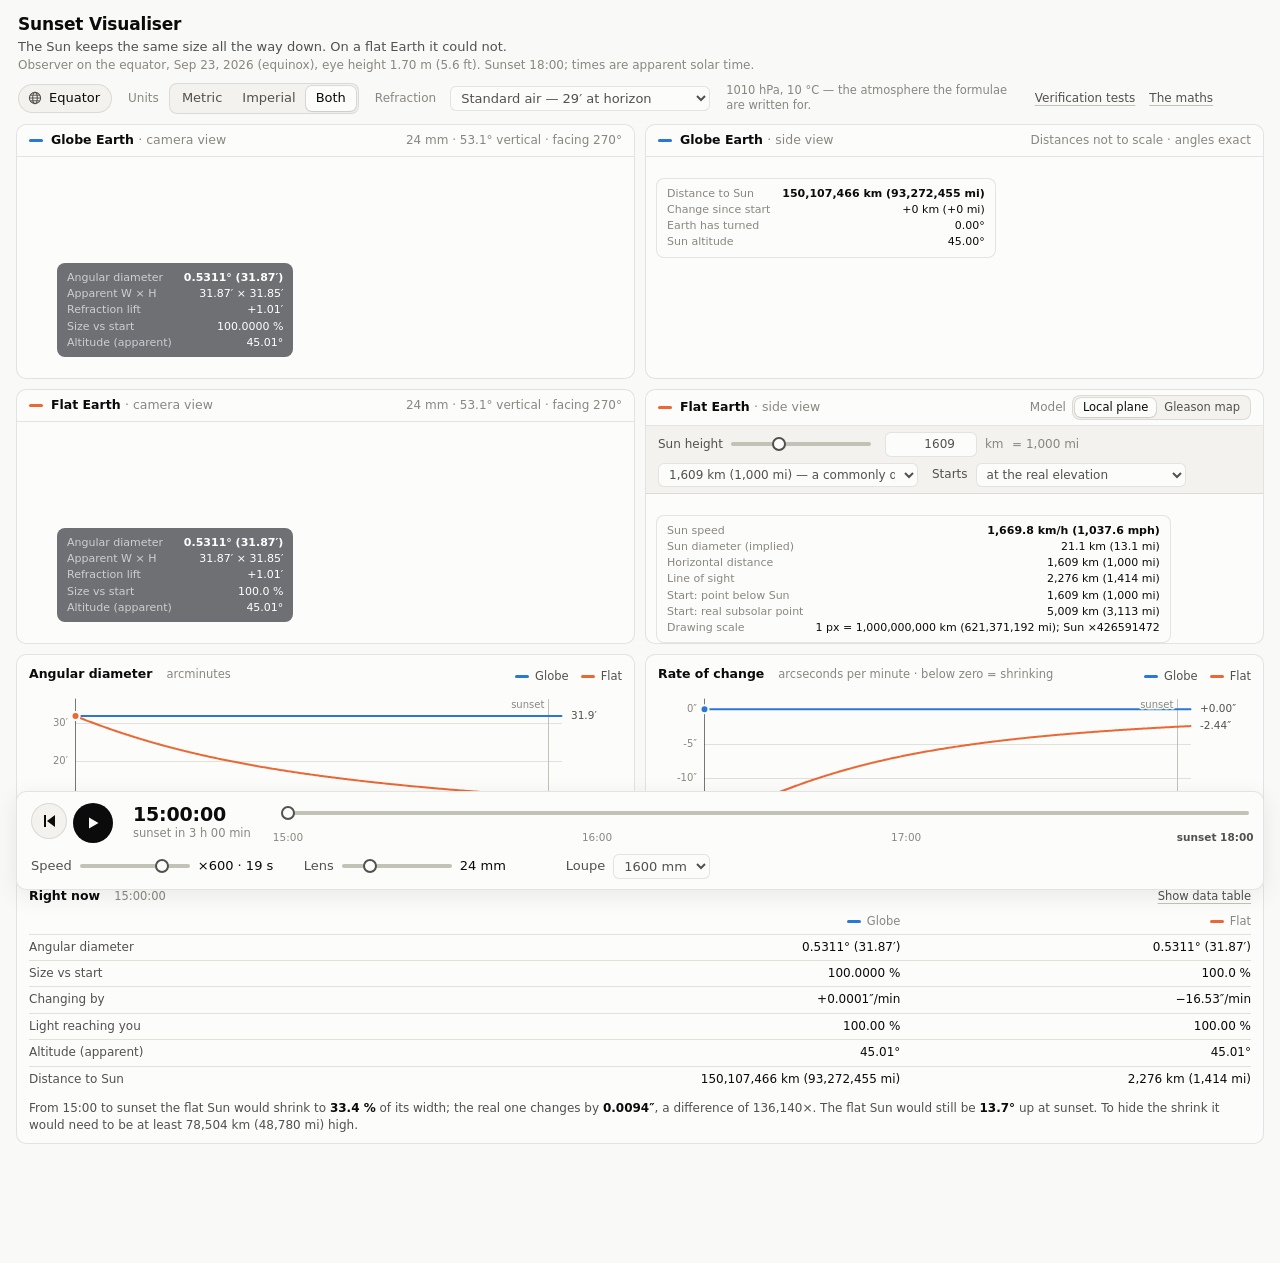
==== index.html @ a04d03fd "Hide the anchor control on the map, and give the plan view its room The "starts at the real elevatio" ====
<!doctype html>
<html lang="en">
<head>
<meta charset="utf-8">
<meta name="viewport" content="width=device-width, initial-scale=1">
<title>Sunset Visualiser</title>
<meta name="description" content="Why the Sun does not shrink as it sets, and what it would do if the Earth were flat. Every number is computed in the open and independently tested.">
<link rel="stylesheet" href="css/style.css">
</head>
<body>
<div class="app">

  <header class="topbar">
    <div class="brand">
      <h1>Sunset Visualiser</h1>
      <p>The Sun keeps the same size all the way down. On a flat Earth it could not.</p>
      <p class="scenario" id="scenario-line">&nbsp;</p>
    </div>

    <div class="globals">
      <div class="picker-wrap">
        <button type="button" class="pill" id="location-btn" aria-expanded="false" aria-controls="location-panel">
          <svg viewBox="0 0 16 16" aria-hidden="true" class="pill-icon">
            <circle cx="8" cy="8" r="6.4" fill="none" stroke="currentColor" stroke-width="1.3"/>
            <ellipse cx="8" cy="8" rx="2.6" ry="6.4" fill="none" stroke="currentColor" stroke-width="1.3"/>
            <path d="M1.8 8h12.4M2.9 4.8h10.2M2.9 11.2h10.2" stroke="currentColor" stroke-width="1.1" fill="none"/>
          </svg>
          <span id="location-label">Equator</span>
        </button>
        <div class="popover" id="location-panel" hidden>
          <h3>Where, and when?</h3>
          <canvas id="location-globe" width="240" height="240"
                  aria-label="Globe. Drag to spin it, click to choose a location."></canvas>
          <div class="fields">
            <label>Lat <input type="number" id="lat-input" min="-80" max="80" step="0.01"><span class="unit">&deg;N</span></label>
            <label>Lon <input type="number" id="lon-input" min="-180" max="180" step="0.01"><span class="unit">&deg;E</span></label>
          </div>
          <div class="presets" id="location-presets"></div>
          <div class="fields">
            <label>Date <input type="date" id="date-input" min="2020-01-01" max="2040-12-31"></label>
          </div>
          <div class="presets" id="date-presets"></div>
          <p class="hint" id="picker-note">Beyond 80&deg; of latitude the Sun barely
          climbs at an equinox and the whole window is twilight, so the picker stops
          there. Some dates have no sunset at all at high latitude; those are refused.</p>
        </div>
      </div>
      <div role="group" aria-label="Units">
        <span class="seg-label">Units</span>
        <span class="seg" id="units">
          <button type="button" data-value="metric" aria-pressed="false">Metric</button>
          <button type="button" data-value="imperial" aria-pressed="false">Imperial</button>
          <button type="button" data-value="both" aria-pressed="true">Both</button>
        </span>
      </div>
      <label class="field">
        <span class="seg-label">Refraction</span>
        <select id="refraction" aria-label="Atmospheric refraction"></select>
      </label>
      <span class="note" id="refraction-note"></span>
      <nav>
        <a href="tests.html">Verification tests</a>
        <a href="maths.html">The maths</a>
      </nav>
    </div>
  </header>

  <main class="quads">

    <!-- Top left: globe, camera -->
    <section class="quad" aria-labelledby="h-globe-camera">
      <div class="quad-head">
        <span class="key globe" aria-hidden="true"></span>
        <h2 id="h-globe-camera">Globe Earth <span class="view">· camera view</span></h2>
        <span class="meta" id="globe-camera-meta"></span>
      </div>
      <div class="stage">
        <canvas id="globe-camera" role="img" aria-label="Camera view of the sunset on a spherical Earth"></canvas>
        <dl class="readout on-photo" id="globe-camera-readout"></dl>
      </div>
    </section>

    <!-- Top right: globe, side -->
    <section class="quad" aria-labelledby="h-globe-side">
      <div class="quad-head">
        <span class="key globe" aria-hidden="true"></span>
        <h2 id="h-globe-side">Globe Earth <span class="view">· side view</span></h2>
        <span class="meta">Distances not to scale · angles exact</span>
      </div>
      <div class="stage">
        <canvas id="globe-side" role="img" aria-label="Diagram of the observer rotating on the Earth, showing the horizon line, the line to the Sun and the angle between them"></canvas>
        <dl class="readout on-diagram" id="globe-side-readout"></dl>
      </div>
    </section>

    <!-- Bottom left: flat, camera -->
    <section class="quad" aria-labelledby="h-flat-camera">
      <div class="quad-head">
        <span class="key flat" aria-hidden="true"></span>
        <h2 id="h-flat-camera">Flat Earth <span class="view">· camera view</span></h2>
        <span class="meta" id="flat-camera-meta"></span>
      </div>
      <div class="stage">
        <canvas id="flat-camera" role="img" aria-label="Camera view of the sunset if the Earth were flat"></canvas>
        <dl class="readout on-photo" id="flat-camera-readout"></dl>
      </div>
    </section>

    <!-- Bottom right: flat, side -->
    <section class="quad" aria-labelledby="h-flat-side">
      <div class="quad-head">
        <span class="key flat" aria-hidden="true"></span>
        <h2 id="h-flat-side">Flat Earth <span class="view">· side view</span></h2>
        <span class="head-controls">
          <span class="seg-label">Model</span>
          <span class="seg seg-sm" id="path">
            <button type="button" data-value="straight" aria-pressed="true" title="Local plane: the Sun recedes in a straight line at the measured speed of the subsolar point. The most charitable version.">Local plane</button>
            <button type="button" data-value="gleason" aria-pressed="false" title="The azimuthal-equidistant disc that flat-Earth maps use. The Sun circles above the pole and its whole path follows from the map.">Gleason map</button>
          </span>
        </span>
      </div>
      <div class="quad-controls">
        <label class="field">
          Sun height
          <input type="range" id="height-slider" min="0" max="1000" step="1" aria-label="Sun height, logarithmic slider">
        </label>
        <span class="field">
          <input type="number" id="height-input" min="1" step="any" aria-label="Sun height value">
          <span class="unit" id="height-unit">km</span>
          <span class="unit alt" id="height-alt"></span>
        </span>
        <label class="field">
          <select id="height-presets" aria-label="Height presets"></select>
        </label>
        <label class="field" id="anchor-field">
          Starts
          <select id="anchor" aria-label="Where the flat Sun starts">
            <option value="elevation">at the real elevation</option>
            <option value="subsolar">above the real subsolar point</option>
          </select>
        </label>
        <span class="field note" id="path-note" hidden>The map fixes where the Sun
        starts and how it travels, so there is nothing left to choose.</span>
      </div>
      <div class="stage">
        <canvas id="flat-side" role="img" aria-label="Scale diagram of the Sun moving away above a flat Earth, showing the line of sight and its angle to the ground"></canvas>
        <dl class="readout on-diagram" id="flat-side-readout"></dl>
      </div>
    </section>

  </main>

  <section class="analysis" aria-label="Analysis">

    <div class="card">
      <div class="card-head">
        <h3>Angular diameter</h3>
        <span class="sub">arcminutes</span>
        <span class="legend" aria-hidden="true">
          <span><i class="key globe"></i>Globe</span>
          <span><i class="key flat"></i>Flat</span>
        </span>
      </div>
      <div class="chart" id="chart-size">
        <canvas role="img" aria-label="Chart of angular diameter against time for both models"></canvas>
      </div>
    </div>

    <div class="card">
      <div class="card-head">
        <h3>Rate of change</h3>
        <span class="sub">arcseconds per minute · below zero = shrinking</span>
        <span class="legend" aria-hidden="true">
          <span><i class="key globe"></i>Globe</span>
          <span><i class="key flat"></i>Flat</span>
        </span>
      </div>
      <div class="chart" id="chart-rate">
        <canvas role="img" aria-label="Chart of the rate of change of angular diameter against time for both models"></canvas>
      </div>
    </div>

    <div class="card compare-card">
      <div class="card-head">
        <h3>Right now</h3>
        <span class="sub" id="compare-time"></span>
        <button type="button" class="link-btn" id="table-toggle" aria-expanded="false" style="margin-left:auto">Show data table</button>
      </div>
      <div id="compare-view">
        <table class="compare" id="compare">
          <thead>
            <tr>
              <th scope="col"></th>
              <th scope="col"><i class="key globe"></i>Globe</th>
              <th scope="col"><i class="key flat"></i>Flat</th>
            </tr>
          </thead>
          <tbody></tbody>
        </table>
        <p class="verdict" id="verdict"></p>
      </div>
      <div class="table-view" id="table-view" hidden></div>
    </div>

  </section>

  <footer class="transport" aria-label="Playback">
    <div class="buttons">
      <button type="button" class="icon-btn" id="restart" aria-label="Restart" title="Restart (Home)">
        <svg viewBox="0 0 16 16" aria-hidden="true"><path fill="currentColor" d="M3 2h2v12H3zM14 2v12L6 8z"/></svg>
      </button>
      <button type="button" class="icon-btn primary" id="play" aria-label="Play" title="Play / pause (Space)">
        <svg viewBox="0 0 16 16" aria-hidden="true" id="play-icon"><path fill="currentColor" d="M4 2.5v11l9.5-5.5z"/></svg>
      </button>
    </div>

    <div class="clock" aria-live="off">
      <div class="time" id="clock-time">15:00:00</div>
      <div class="rel" id="clock-rel">apparent solar time</div>
    </div>

    <div class="scrub">
      <input type="range" id="scrub" min="0" max="1" step="1" value="0" aria-label="Time">
      <div class="scrub-ticks" id="scrub-ticks" aria-hidden="true"></div>
    </div>

    <div class="settings">
      <label class="field">
        Speed
        <input type="range" id="speed" min="0" max="1000" step="1" aria-label="Playback speed">
        <span class="value" id="speed-value"></span>
      </label>
      <label class="field">
        Lens
        <input type="range" id="focal" min="0" max="1" step="1" aria-label="Camera focal length">
        <span class="value" id="focal-value"></span>
      </label>
      <label class="field">
        Loupe
        <select id="loupe" aria-label="Loupe focal length">
          <option value="400">400 mm</option>
          <option value="800" selected>800 mm</option>
          <option value="1600">1600 mm</option>
        </select>
      </label>
    </div>
  </footer>

</div>

<script type="module" src="js/main.js"></script>
</body>
</html>
---- css/style.css ----
/*
 * Sunset Visualiser -- styles.
 *
 * Colour roles follow a validated data-viz palette: series 1 (blue) is the
 * globe model and series 2 (orange) the flat model, everywhere on the page.
 * Both pairs pass colour-vision-deficiency separation checks in light and dark
 * mode. Canvas drawing reads these same custom properties, so the diagrams and
 * charts follow the theme; the two camera views are photographic and do not.
 */

:root {
  color-scheme: light;
  --page: #f9f9f7;
  --surface: #fcfcfb;
  --surface-2: #f3f2ee;
  --ink: #0b0b0b;
  --ink-2: #52514e;
  --muted: #898781;
  --grid: #e1e0d9;
  --axis: #c3c2b7;
  --hairline: rgba(11, 11, 11, 0.10);

  --globe: #2a78d6;
  --flat: #eb6834;

  --sun: #f2a51f;
  --sun-core: #ffd66b;
  --earth-day: #cfe0f2;
  --earth-night: #9fb3c8;
  --ground: #e7e4da;
  --fov: rgba(42, 120, 214, 0.10);
  --accent-ink: #0b0b0b;

  --radius: 10px;
  --gap: 10px;
  --font: system-ui, -apple-system, "Segoe UI", Roboto, "Helvetica Neue", sans-serif;
  --mono: ui-monospace, "SF Mono", "Cascadia Mono", Consolas, monospace;
}

@media (prefers-color-scheme: dark) {
  :root:not([data-theme="light"]) {
    color-scheme: dark;
    --page: #0d0d0d;
    --surface: #1a1a19;
    --surface-2: #222220;
    --ink: #ffffff;
    --ink-2: #c3c2b7;
    --muted: #898781;
    --grid: #2c2c2a;
    --axis: #383835;
    --hairline: rgba(255, 255, 255, 0.10);

    --globe: #3987e5;
    --flat: #d95926;

    --sun: #f5b43a;
    --sun-core: #ffe08a;
    --earth-day: #2b4a6b;
    --earth-night: #16263a;
    --ground: #2a2926;
    --fov: rgba(57, 135, 229, 0.14);
  }
}

:root[data-theme="dark"] {
  color-scheme: dark;
  --page: #0d0d0d;
  --surface: #1a1a19;
  --surface-2: #222220;
  --ink: #ffffff;
  --ink-2: #c3c2b7;
  --muted: #898781;
  --grid: #2c2c2a;
  --axis: #383835;
  --hairline: rgba(255, 255, 255, 0.10);

  --globe: #3987e5;
  --flat: #d95926;

  --sun: #f5b43a;
  --sun-core: #ffe08a;
  --earth-day: #2b4a6b;
  --earth-night: #16263a;
  --ground: #2a2926;
  --fov: rgba(57, 135, 229, 0.14);
}

* { box-sizing: border-box; }

/* Several components set an explicit display, which outranks the browser's
   own [hidden] rule and leaves "hidden" elements on screen. */
[hidden] { display: none !important; }

html, body { height: 100%; }

body {
  margin: 0;
  background: var(--page);
  color: var(--ink);
  font: 13px/1.45 var(--font);
  -webkit-font-smoothing: antialiased;
}

button, input, select { font: inherit; color: inherit; }

a { color: var(--ink-2); text-decoration-color: var(--axis); text-underline-offset: 3px; }
a:hover { color: var(--ink); text-decoration-color: currentColor; }

.num { font-variant-numeric: tabular-nums; }

/* ---------------------------------------------------------------------------
 * App frame
 * ------------------------------------------------------------------------- */

.app {
  min-height: 100vh;
  display: grid;
  grid-template-rows: auto minmax(520px, 1fr) auto auto;
  gap: var(--gap);
  padding: var(--gap) max(16px, var(--gap));
}

/* ---------------------------------------------------------------------------
 * Top bar
 * ------------------------------------------------------------------------- */

.topbar {
  display: flex;
  flex-wrap: wrap;
  align-items: center;
  justify-content: space-between;
  gap: 8px 24px;
  padding: 2px 2px 0;
}

.brand h1 {
  margin: 0;
  font-size: 17px;
  font-weight: 650;
  letter-spacing: -0.01em;
}

.brand p {
  margin: 1px 0 0;
  color: var(--ink-2);
}

.brand .scenario {
  color: var(--muted);
  font-size: 12px;
}

.globals {
  display: flex;
  flex-wrap: wrap;
  align-items: center;
  gap: 8px 16px;
}

.quad-controls .note {
  color: var(--muted);
  font-size: 11.5px;
  max-width: 44ch;
  line-height: 1.3;
}

.globals .note {
  color: var(--muted);
  font-size: 11.5px;
  max-width: 40ch;
  line-height: 1.35;
}

.globals nav {
  display: flex;
  gap: 14px;
  font-size: 12px;
}

/* Segmented control */
.seg {
  display: inline-flex;
  padding: 2px;
  border-radius: 8px;
  background: var(--surface-2);
  border: 1px solid var(--hairline);
}
.seg button {
  border: 0;
  background: transparent;
  padding: 3px 10px;
  border-radius: 6px;
  color: var(--ink-2);
  cursor: pointer;
  white-space: nowrap;
}
.seg button:hover { color: var(--ink); }
.seg button[aria-pressed="true"] {
  background: var(--surface);
  color: var(--ink);
  box-shadow: 0 0 0 1px var(--hairline), 0 1px 2px rgba(0, 0, 0, 0.08);
}
.seg-label {
  color: var(--muted);
  font-size: 12px;
  margin-right: 6px;
}

/* Pill button, and the popover it opens */
.pill {
  display: inline-flex;
  align-items: center;
  gap: 7px;
  padding: 4px 11px 4px 9px;
  border-radius: 999px;
  border: 1px solid var(--hairline);
  background: var(--surface-2);
  color: var(--ink);
  cursor: pointer;
  white-space: nowrap;
}
.pill:hover { border-color: var(--axis); }
.pill[aria-expanded="true"] { border-color: var(--globe); }
.pill-icon { width: 14px; height: 14px; color: var(--ink-2); flex: none; }

.picker-wrap { position: relative; }

.popover {
  position: absolute;
  z-index: 40;
  top: calc(100% + 8px);
  left: 0;
  width: 272px;
  padding: 14px;
  border-radius: var(--radius);
  border: 1px solid var(--hairline);
  background: var(--surface);
  box-shadow: 0 10px 34px rgba(0, 0, 0, 0.18);
}
.popover h3 { margin: 0 0 10px; font-size: 12.5px; font-weight: 600; }
.popover canvas {
  width: 100%;
  height: 240px;
  display: block;
  cursor: grab;
  touch-action: none;
}
.popover canvas:active { cursor: grabbing; }
.popover .fields { display: flex; gap: 10px; margin: 10px 0 8px; }
.popover .fields label {
  display: inline-flex;
  align-items: center;
  gap: 5px;
  color: var(--ink-2);
  font-size: 12px;
  flex: 1;
  min-width: 0;
}
.popover .fields input {
  width: 100%;
  min-width: 0;
  padding: 3px 6px;
  border-radius: 6px;
  border: 1px solid var(--hairline);
  background: var(--surface-2);
  font-variant-numeric: tabular-nums;
  text-align: right;
}
.popover .fields .unit { color: var(--muted); }
.popover .presets { display: flex; flex-wrap: wrap; gap: 4px; }
.popover .presets button {
  border: 1px solid var(--hairline);
  background: var(--surface-2);
  color: var(--ink-2);
  padding: 2px 8px;
  border-radius: 999px;
  font-size: 11.5px;
  cursor: pointer;
}
.popover .presets button:hover { color: var(--ink); border-color: var(--axis); }
.popover .presets button[aria-pressed="true"] { color: var(--ink); border-color: var(--globe); }
.popover .hint { margin: 10px 0 0; color: var(--muted); font-size: 11px; line-height: 1.4; }

/* Switch */
.switch {
  display: inline-flex;
  align-items: center;
  gap: 8px;
  cursor: pointer;
  color: var(--ink-2);
  user-select: none;
}
.switch input {
  appearance: none;
  width: 30px;
  height: 18px;
  margin: 0;
  border-radius: 9px;
  background: var(--axis);
  position: relative;
  cursor: pointer;
  transition: background 0.15s;
}
.switch input::after {
  content: "";
  position: absolute;
  top: 2px;
  left: 2px;
  width: 14px;
  height: 14px;
  border-radius: 50%;
  background: #fff;
  box-shadow: 0 1px 2px rgba(0, 0, 0, 0.25);
  transition: transform 0.15s;
}
.switch input:checked { background: var(--globe); }
.switch input:checked::after { transform: translateX(12px); }

:focus-visible {
  outline: 2px solid var(--globe);
  outline-offset: 2px;
}

/* ---------------------------------------------------------------------------
 * Quadrants
 * ------------------------------------------------------------------------- */

.quads {
  display: grid;
  grid-template-columns: 1fr 1fr;
  grid-template-rows: 1fr 1fr;
  gap: var(--gap);
  min-height: 0;
}

.quad {
  display: flex;
  flex-direction: column;
  min-height: 250px;
  min-width: 0;
  background: var(--surface);
  border: 1px solid var(--hairline);
  border-radius: var(--radius);
  overflow: hidden;
}

.quad-head {
  display: flex;
  align-items: center;
  gap: 8px;
  min-height: 32px;
  padding: 5px 12px;
  border-bottom: 1px solid var(--hairline);
}

.quad-head h2 {
  margin: 0;
  font-size: 12.5px;
  font-weight: 600;
  white-space: nowrap;
}

.quad-head h2 .view {
  color: var(--muted);
  font-weight: 500;
}

.quad-head .meta {
  margin-left: auto;
  color: var(--muted);
  font-size: 12px;
  white-space: nowrap;
  overflow: hidden;
  text-overflow: ellipsis;
}

/* Line key: identity is a short stroke of the series colour beside ink text. */
.key {
  flex: none;
  display: inline-block;
  width: 14px;
  height: 3px;
  border-radius: 2px;
  background: currentColor;
}
.key.globe { color: var(--globe); }
.key.flat { color: var(--flat); }

.stage {
  position: relative;
  flex: 1;
  min-height: 0;
}

.stage canvas {
  position: absolute;
  inset: 0;
  width: 100%;
  height: 100%;
  display: block;
}

/* Readout overlay. Semi-opaque so the canvas stays legible behind it. */
.readout {
  position: absolute;
  left: 40px;
  bottom: 10px;
  display: grid;
  grid-template-columns: auto auto;
  gap: 1px 12px;
  padding: 7px 10px;
  border-radius: 8px;
  font-size: 11px;
  line-height: 1.38;
  pointer-events: none;
  max-width: calc(100% - 20px);
}
.readout dt { color: var(--muted); white-space: nowrap; }
.readout dd {
  margin: 0;
  text-align: right;
  font-variant-numeric: tabular-nums;
  white-space: nowrap;
}

/* On the photographic camera views the overlay is always dark glass. */
.readout.on-photo {
  background: rgba(8, 12, 20, 0.58);
  color: #fff;
  backdrop-filter: blur(6px);
  -webkit-backdrop-filter: blur(6px);
}
.readout.on-photo dt { color: rgba(255, 255, 255, 0.66); }

/* On diagrams it follows the theme. */
.readout.on-diagram {
  background: color-mix(in srgb, var(--surface) 88%, transparent);
  border: 1px solid var(--hairline);
  color: var(--ink);
  top: 10px;
  bottom: auto;
  left: 10px;
}

.readout .strong { font-weight: 600; }

/* Flat-model controls live in their quadrant: they only affect that model. */
.quad-controls {
  display: flex;
  flex-wrap: wrap;
  align-items: center;
  gap: 6px 14px;
  padding: 6px 12px;
  border-bottom: 1px solid var(--hairline);
  background: var(--surface-2);
  font-size: 12px;
}

.field {
  display: inline-flex;
  align-items: center;
  gap: 8px;
  color: var(--ink-2);
}

.field input[type="number"] {
  width: 92px;
  padding: 3px 6px;
  border-radius: 6px;
  border: 1px solid var(--hairline);
  background: var(--surface);
  font-variant-numeric: tabular-nums;
  text-align: right;
}

.field .unit {
  color: var(--muted);
  min-width: 1.6em;
}
.field .unit.alt {
  min-width: 0;
  white-space: nowrap;
}

.field select {
  padding: 3px 6px;
  border-radius: 6px;
  border: 1px solid var(--hairline);
  background: var(--surface);
  max-width: 260px;
}

.head-controls {
  margin-left: auto;
  display: inline-flex;
  align-items: center;
  min-width: 0;
}
.seg-sm button {
  padding: 1px 8px;
  font-size: 11.5px;
}

/* ---------------------------------------------------------------------------
 * Range inputs
 * ------------------------------------------------------------------------- */

input[type="range"] {
  appearance: none;
  -webkit-appearance: none;
  background: transparent;
  height: 22px;
  margin: 0;
  cursor: pointer;
}
input[type="range"]::-webkit-slider-runnable-track {
  height: 4px;
  border-radius: 2px;
  background: var(--axis);
}
input[type="range"]::-moz-range-track {
  height: 4px;
  border-radius: 2px;
  background: var(--axis);
}
input[type="range"]::-webkit-slider-thumb {
  -webkit-appearance: none;
  width: 14px;
  height: 14px;
  margin-top: -5px;
  border-radius: 50%;
  background: var(--surface);
  border: 2px solid var(--ink-2);
}
input[type="range"]::-moz-range-thumb {
  width: 12px;
  height: 12px;
  border-radius: 50%;
  background: var(--surface);
  border: 2px solid var(--ink-2);
}
input[type="range"]:hover::-webkit-slider-thumb { border-color: var(--ink); }

.field input[type="range"] { width: 140px; }

/* ---------------------------------------------------------------------------
 * Analysis strip: charts and comparison
 * ------------------------------------------------------------------------- */

.analysis {
  display: grid;
  grid-template-columns: minmax(0, 1fr) minmax(0, 1fr) minmax(300px, 0.8fr);
  gap: var(--gap);
}

.card {
  background: var(--surface);
  border: 1px solid var(--hairline);
  border-radius: var(--radius);
  padding: 10px 12px 8px;
  min-width: 0;
}

.card-head {
  display: flex;
  flex-wrap: wrap;
  align-items: baseline;
  gap: 2px 14px;
  margin-bottom: 4px;
}

.card-head h3 {
  margin: 0;
  font-size: 12.5px;
  font-weight: 600;
}

.card-head .sub {
  color: var(--muted);
  font-size: 11.5px;
}

.legend {
  display: flex;
  gap: 12px;
  margin-left: auto;
  color: var(--ink-2);
  font-size: 11.5px;
}
.legend span { display: inline-flex; align-items: center; gap: 6px; }

.chart {
  position: relative;
  height: 168px;
}
.chart canvas {
  position: absolute;
  inset: 0;
  width: 100%;
  height: 100%;
  display: block;
  cursor: crosshair;
}

.tooltip {
  position: absolute;
  z-index: 5;
  pointer-events: none;
  padding: 6px 9px;
  border-radius: 7px;
  background: var(--surface);
  border: 1px solid var(--hairline);
  box-shadow: 0 4px 16px rgba(0, 0, 0, 0.12);
  font-size: 11.5px;
  white-space: nowrap;
}
.tooltip .t-time { color: var(--muted); margin-bottom: 2px; }
.tooltip .t-row { display: flex; align-items: center; gap: 7px; }
.tooltip .t-val { font-weight: 600; font-variant-numeric: tabular-nums; }
.tooltip .t-name { color: var(--muted); }

.link-btn {
  border: 0;
  background: none;
  padding: 0;
  color: var(--ink-2);
  font-size: 11.5px;
  text-decoration: underline;
  text-decoration-color: var(--axis);
  text-underline-offset: 3px;
  cursor: pointer;
}
.link-btn:hover { color: var(--ink); }

/* Comparison table */
.compare {
  width: 100%;
  border-collapse: collapse;
  font-size: 12px;
}
.compare th, .compare td {
  padding: 4px 0;
  border-bottom: 1px solid var(--grid);
  text-align: right;
  font-variant-numeric: tabular-nums;
  white-space: nowrap;
}
.compare th:first-child, .compare td:first-child {
  text-align: left;
  color: var(--ink-2);
  font-weight: 400;
  padding-right: 10px;
}
.compare thead th {
  color: var(--muted);
  font-weight: 500;
  font-size: 11.5px;
}
.compare thead th .key { margin-right: 6px; vertical-align: middle; }
.compare td + td, .compare th + th { padding-left: 12px; }
.compare tr:last-child td { border-bottom: 0; }

.verdict {
  margin: 8px 0 0;
  color: var(--ink-2);
  font-size: 12px;
}
.verdict strong { color: var(--ink); font-weight: 600; }

/* Data table view */
.table-view {
  max-height: 168px;
  overflow: auto;
}
.table-view table {
  width: 100%;
  border-collapse: collapse;
  font-size: 11.5px;
}
.table-view th, .table-view td {
  padding: 3px 6px;
  text-align: right;
  border-bottom: 1px solid var(--grid);
  font-variant-numeric: tabular-nums;
  white-space: nowrap;
}
.table-view th {
  position: sticky;
  top: 0;
  background: var(--surface);
  color: var(--muted);
  font-weight: 500;
}
.table-view th:first-child, .table-view td:first-child { text-align: left; }

/* ---------------------------------------------------------------------------
 * Transport
 * ------------------------------------------------------------------------- */

.transport {
  position: sticky;
  bottom: var(--gap);
  z-index: 10;
  display: grid;
  grid-template-columns: auto auto minmax(200px, 1fr) auto;
  align-items: center;
  gap: 10px 20px;
  padding: 10px 14px;
  background: var(--surface);
  border: 1px solid var(--hairline);
  border-radius: var(--radius);
  box-shadow: 0 6px 24px rgba(0, 0, 0, 0.08);
}

.buttons { display: flex; gap: 6px; }

.icon-btn {
  display: inline-grid;
  place-items: center;
  width: 36px;
  height: 36px;
  border-radius: 50%;
  border: 1px solid var(--hairline);
  background: var(--surface-2);
  cursor: pointer;
  color: var(--ink);
}
.icon-btn:hover { border-color: var(--axis); }
.icon-btn.primary {
  width: 40px;
  height: 40px;
  background: var(--ink);
  color: var(--surface);
  border-color: transparent;
}
.icon-btn svg { width: 16px; height: 16px; display: block; }

.clock {
  min-width: 128px;
}
.clock .time {
  font-size: 19px;
  font-weight: 600;
  font-variant-numeric: tabular-nums;
  letter-spacing: -0.01em;
  line-height: 1.1;
}
.clock .rel {
  color: var(--muted);
  font-size: 11.5px;
  font-variant-numeric: tabular-nums;
}

.scrub {
  position: relative;
  padding-bottom: 14px;
}
.scrub input[type="range"] { width: 100%; }
.scrub-ticks {
  position: absolute;
  left: 7px;
  right: 7px;
  bottom: 0;
  height: 14px;
  font-size: 10.5px;
  color: var(--muted);
  font-variant-numeric: tabular-nums;
}
.scrub-ticks span {
  position: absolute;
  transform: translateX(-50%);
  white-space: nowrap;
}
.scrub-ticks span.sunset { color: var(--ink-2); font-weight: 600; }

.settings {
  display: flex;
  flex-wrap: wrap;
  align-items: center;
  gap: 6px 18px;
}
.settings .field input[type="range"] { width: 110px; }
.settings .value {
  min-width: 88px;
  color: var(--ink);
  font-variant-numeric: tabular-nums;
  white-space: nowrap;
}
.settings select {
  padding: 3px 6px;
  border-radius: 6px;
  border: 1px solid var(--hairline);
  background: var(--surface);
}

/* ---------------------------------------------------------------------------
 * Responsive
 * ------------------------------------------------------------------------- */

@media (max-width: 1280px) {
  .analysis { grid-template-columns: 1fr 1fr; }
  .analysis .compare-card { grid-column: 1 / -1; }
  .transport { grid-template-columns: auto auto minmax(200px, 1fr); }
  .transport .settings { grid-column: 1 / -1; }
}

@media (max-width: 900px) {
  .app { grid-template-rows: none; }
  .quads {
    grid-template-columns: 1fr;
    grid-template-rows: none;
  }
  .quad { min-height: 0; }

  /* Canvas in flow at a fixed height, readout below it rather than over it. */
  .quad .stage { flex: none; display: flex; flex-direction: column; }
  .stage canvas { position: relative; inset: auto; height: min(62vw, 360px); }
  /* The globe diagram stacks its overview under the detail when narrow. */
  .stage canvas#globe-side { height: min(105vw, 460px); }
  .stage canvas#flat-side { height: min(75vw, 380px); }
  .readout,
  .readout.on-photo,
  .readout.on-diagram {
    position: static;
    max-width: none;
    margin: 0;
    border-radius: 0;
    border: 0;
    border-top: 1px solid var(--hairline);
    background: var(--surface);
    color: var(--ink);
    backdrop-filter: none;
    -webkit-backdrop-filter: none;
    padding: 8px 12px;
  }
  .readout.on-photo dt { color: var(--muted); }
  .readout dd { text-align: right; }

  .analysis { grid-template-columns: 1fr; }

  /* Both unit systems in one cell is too wide for a phone, so let the second
     system fall to its own line rather than scrolling the page sideways. */
  .compare th, .compare td { white-space: normal; }
  .table-view { overflow-x: auto; }

  /* Playback controls sit right under the title instead of pinning a quarter
     of a phone screen. */
  .transport {
    order: -1;
    position: static;
    box-shadow: none;
    grid-template-columns: auto 1fr;
  }
  .topbar { order: -2; }
  .transport .scrub { grid-column: 1 / -1; order: 3; }
  .transport .settings { order: 4; }
  .head-controls .seg-label { display: none; }
}

@media (prefers-reduced-motion: reduce) {
  .switch input, .switch input::after { transition: none; }
}
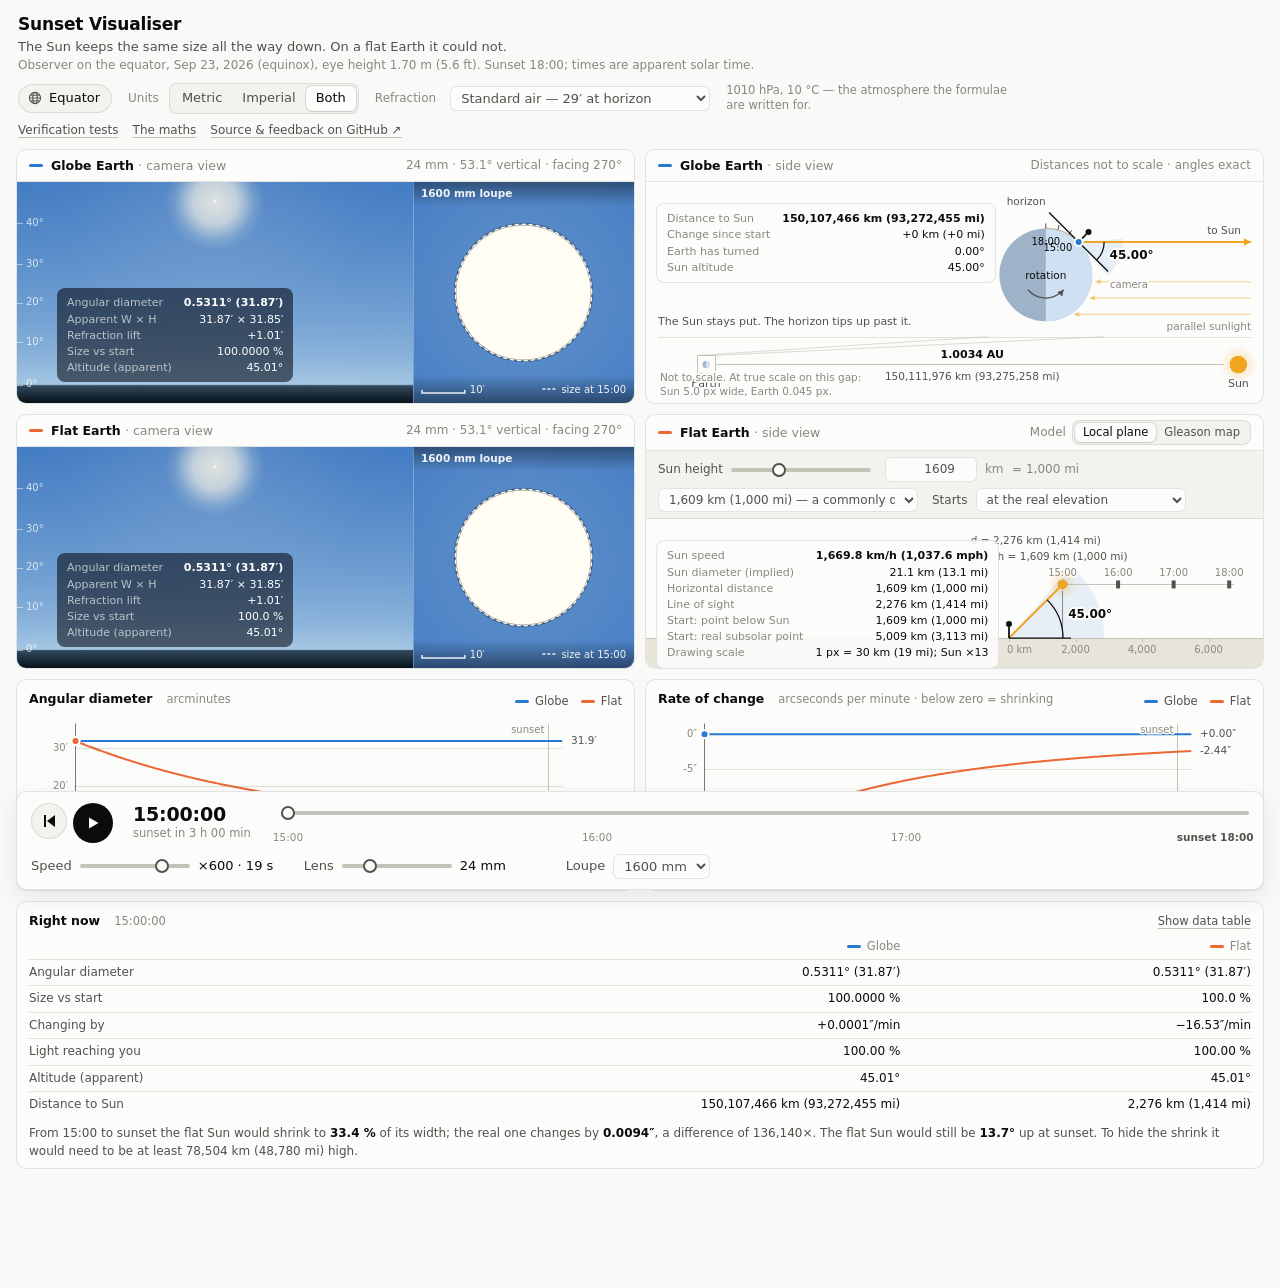
==== commit 0621b1b4: "Send the map's Sun round the right way, and link the repo The plan-view inset drew the Sun travellin" ====
--- a/index.html
+++ b/index.html
@@ -61,6 +61,8 @@
       <nav>
         <a href="tests.html">Verification tests</a>
         <a href="maths.html">The maths</a>
+        <a href="https://github.com/james-debono/sunset-visualiser" target="_blank" rel="noopener"
+        title="Read the source, check the workings, or open an issue with a correction">Source &amp; feedback on GitHub <span aria-hidden="true">&#8599;</span></a>
       </nav>
     </div>
   </header>
--- a/css/style.css
+++ b/css/style.css
@@ -173,7 +173,9 @@
 
 .globals nav {
   display: flex;
-  gap: 14px;
+  flex-wrap: wrap;
+  align-items: center;
+  gap: 6px 14px;
   font-size: 12px;
 }
 
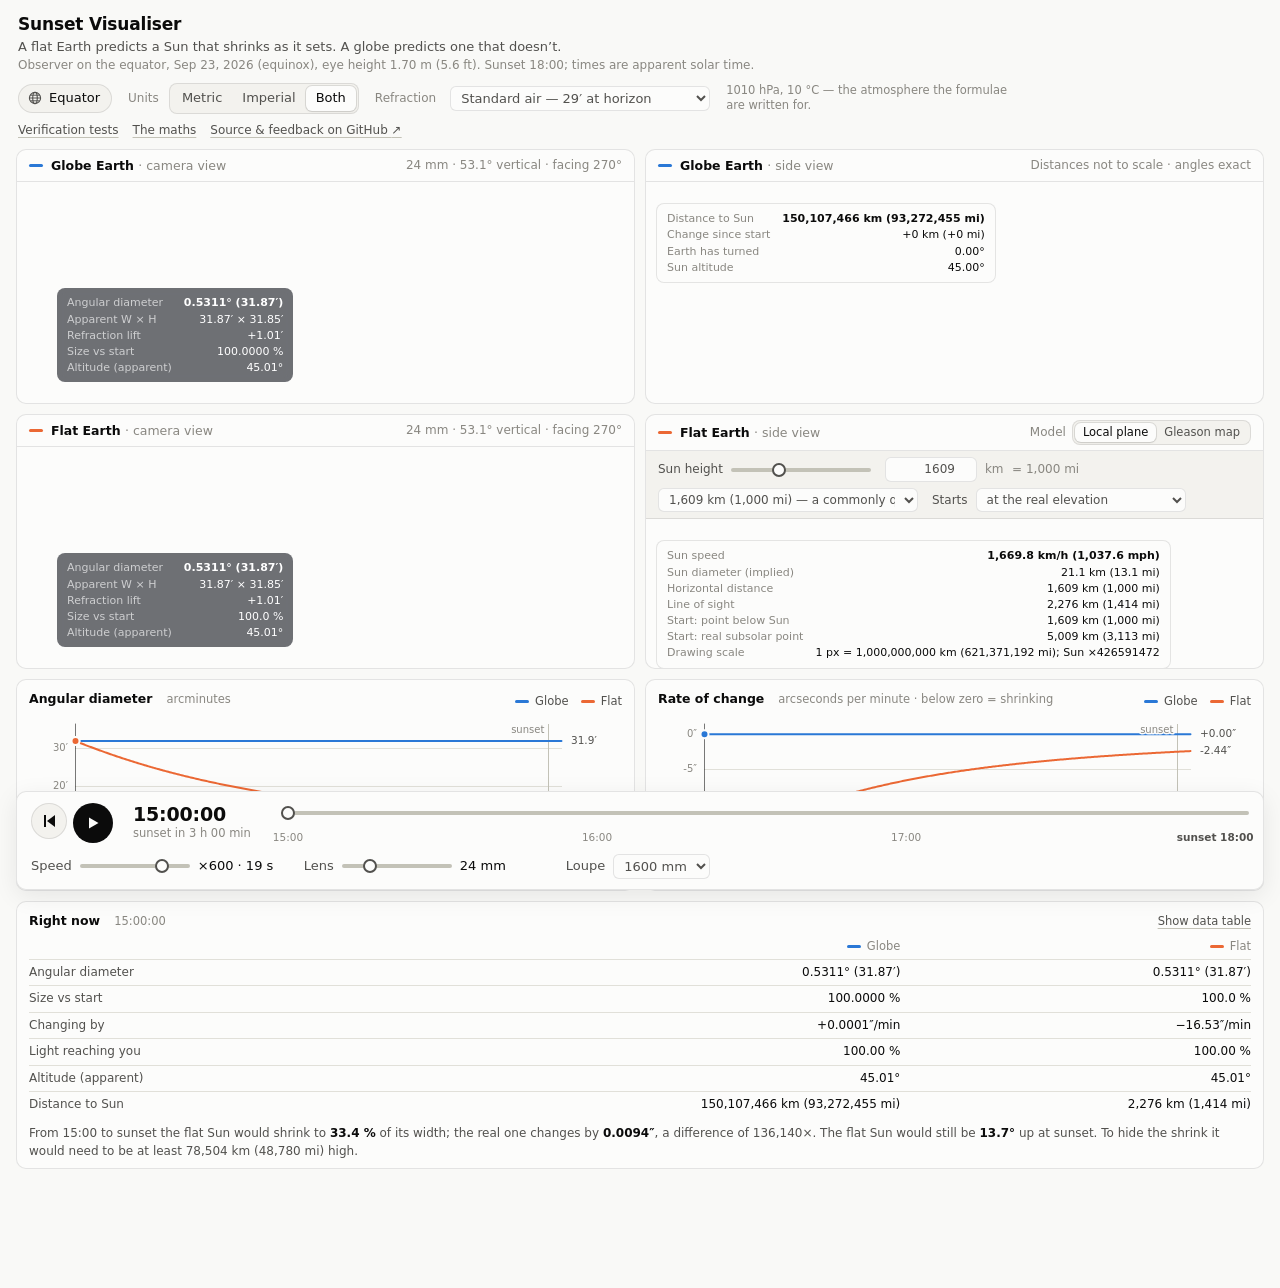
==== commit 96cca59e: "Reword the tagline as two predictions "On a flat Earth it could not" leaned on a negative that took " ====
--- a/index.html
+++ b/index.html
@@ -13,7 +13,7 @@
   <header class="topbar">
     <div class="brand">
       <h1>Sunset Visualiser</h1>
-      <p>The Sun keeps the same size all the way down. On a flat Earth it could not.</p>
+      <p>A flat Earth predicts a Sun that shrinks as it sets. A globe predicts one that doesn&rsquo;t.</p>
       <p class="scenario" id="scenario-line">&nbsp;</p>
     </div>
 
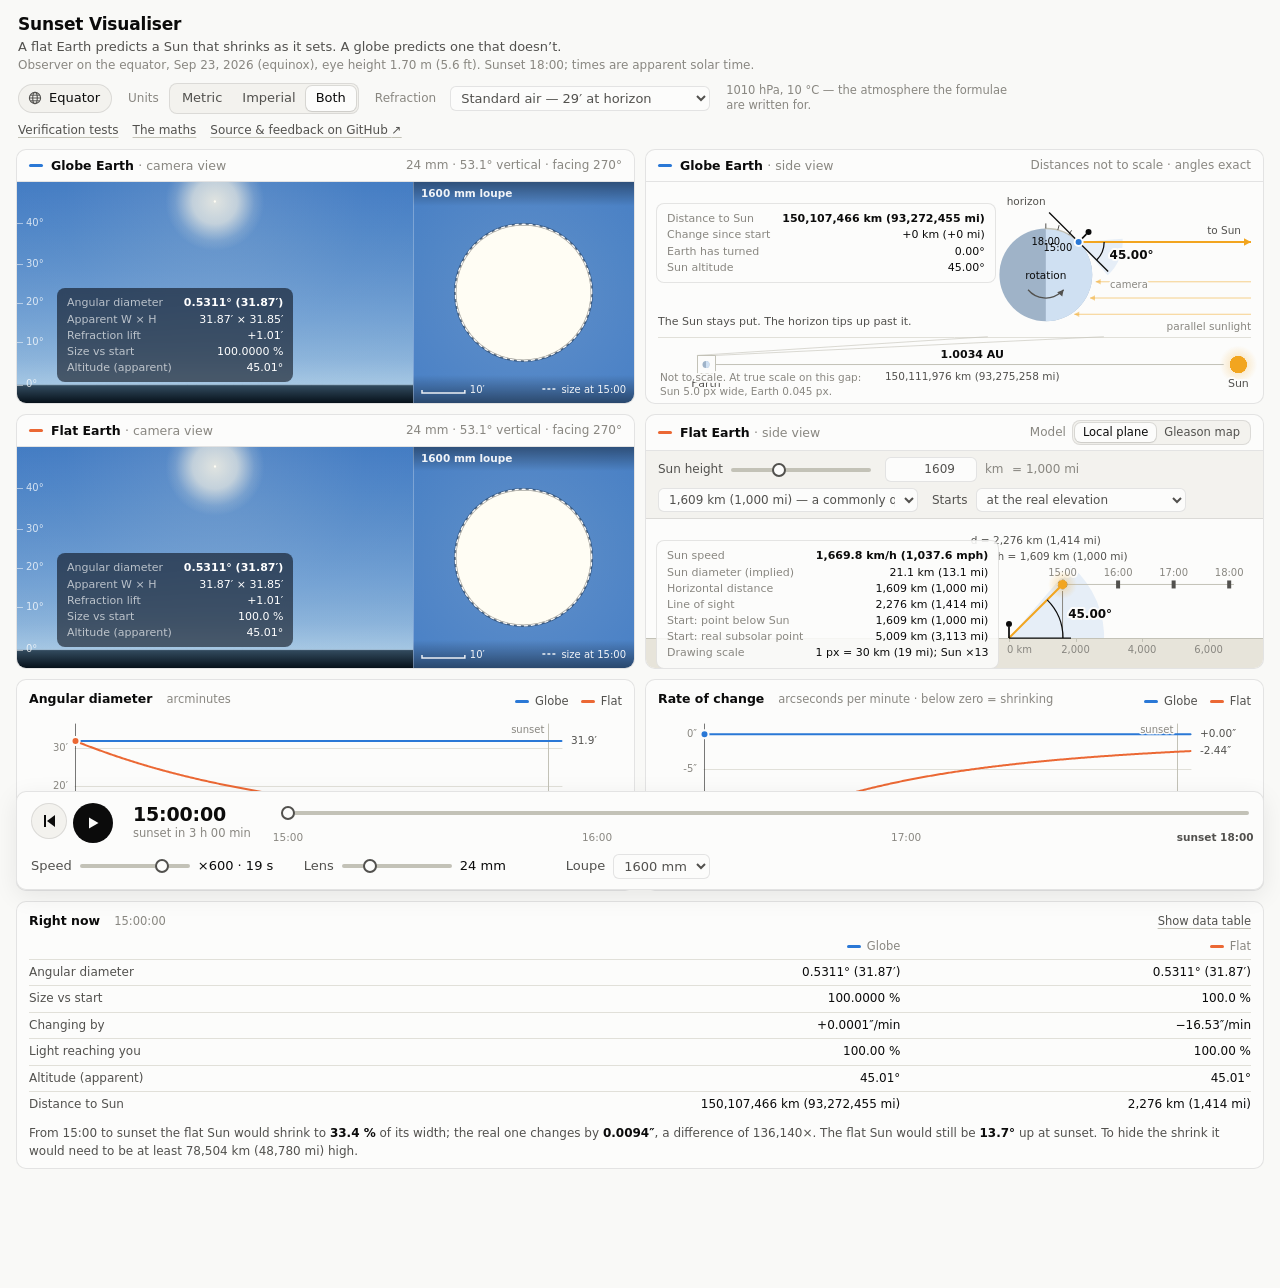
==== commit ae4379fc: "Point at sunset.observable.science Canonical links on every page, and the live address at the top of" ====
--- a/index.html
+++ b/index.html
@@ -3,6 +3,7 @@
 <head>
 <meta charset="utf-8">
 <meta name="viewport" content="width=device-width, initial-scale=1">
+<link rel="canonical" href="https://sunset.observable.science/">
 <title>Sunset Visualiser</title>
 <meta name="description" content="Why the Sun does not shrink as it sets, and what it would do if the Earth were flat. Every number is computed in the open and independently tested.">
 <link rel="stylesheet" href="css/style.css">
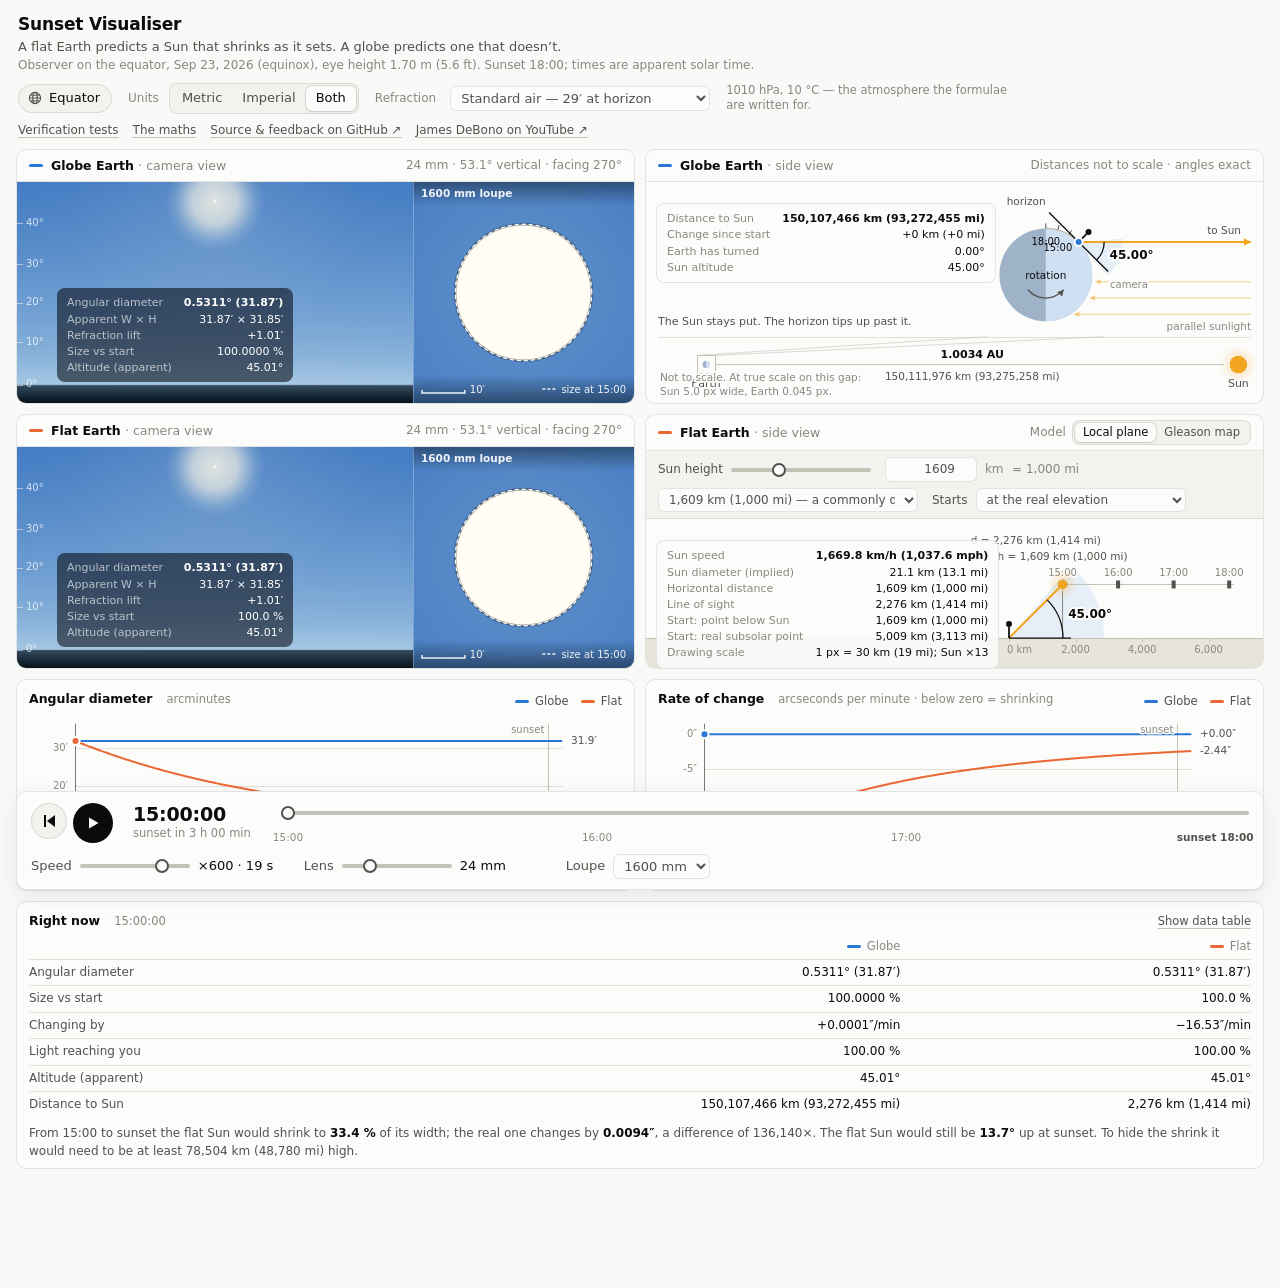
==== commit 6c73519d: "Link the YouTube channel from every page Sits in the same nav as the source link, opening in a new t" ====
--- a/index.html
+++ b/index.html
@@ -4,6 +4,9 @@
 <meta charset="utf-8">
 <meta name="viewport" content="width=device-width, initial-scale=1">
 <link rel="canonical" href="https://sunset.observable.science/">
+<link rel="icon" href="favicon.ico" sizes="32x32 48x48">
+<link rel="icon" href="img/icon.svg" type="image/svg+xml">
+<link rel="apple-touch-icon" href="img/apple-touch-icon.png">
 <title>Sunset Visualiser</title>
 <meta name="description" content="Why the Sun does not shrink as it sets, and what it would do if the Earth were flat. Every number is computed in the open and independently tested.">
 <link rel="stylesheet" href="css/style.css">
@@ -64,6 +67,7 @@
         <a href="maths.html">The maths</a>
         <a href="https://github.com/james-debono/sunset-visualiser" target="_blank" rel="noopener"
         title="Read the source, check the workings, or open an issue with a correction">Source &amp; feedback on GitHub <span aria-hidden="true">&#8599;</span></a>
+        <a href="https://www.youtube.com/@jamesdebono" target="_blank" rel="noopener">James DeBono on YouTube <span aria-hidden="true">&#8599;</span></a>
       </nav>
     </div>
   </header>
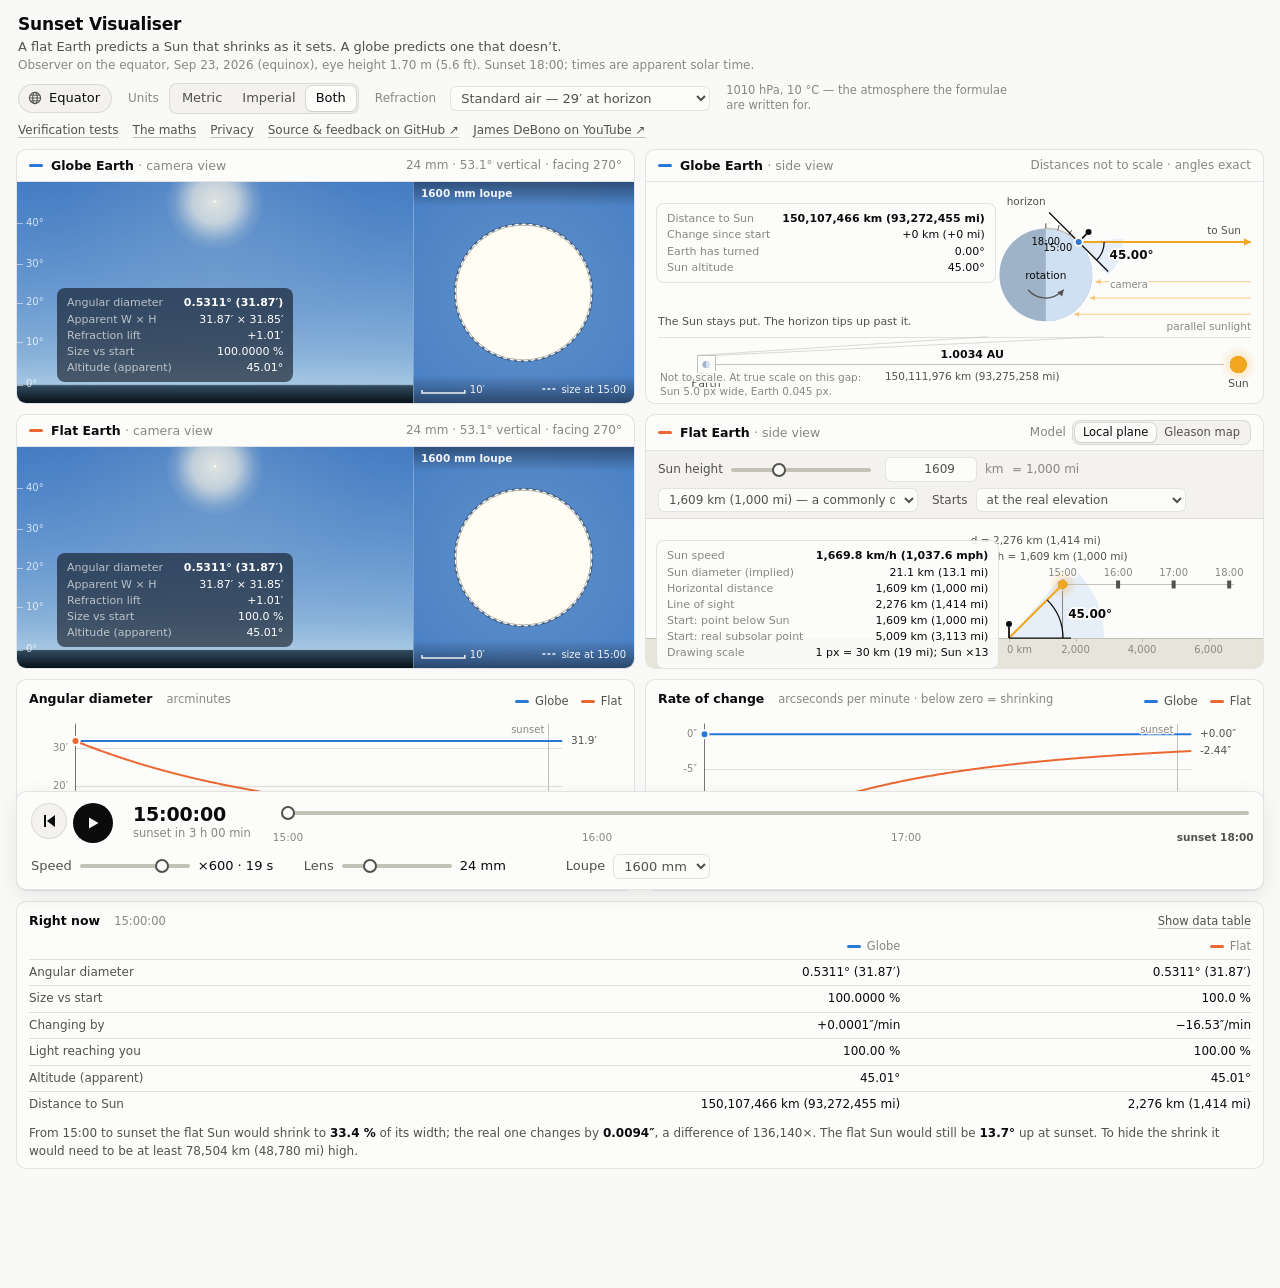
==== commit e9697abd: "Add a privacy page The site stores nothing on the visitor's device, so there is no consent banner; t" ====
--- a/index.html
+++ b/index.html
@@ -65,6 +65,7 @@
       <nav>
         <a href="tests.html">Verification tests</a>
         <a href="maths.html">The maths</a>
+        <a href="privacy.html">Privacy</a>
         <a href="https://github.com/james-debono/sunset-visualiser" target="_blank" rel="noopener"
         title="Read the source, check the workings, or open an issue with a correction">Source &amp; feedback on GitHub <span aria-hidden="true">&#8599;</span></a>
         <a href="https://www.youtube.com/@jamesdebono" target="_blank" rel="noopener">James DeBono on YouTube <span aria-hidden="true">&#8599;</span></a>
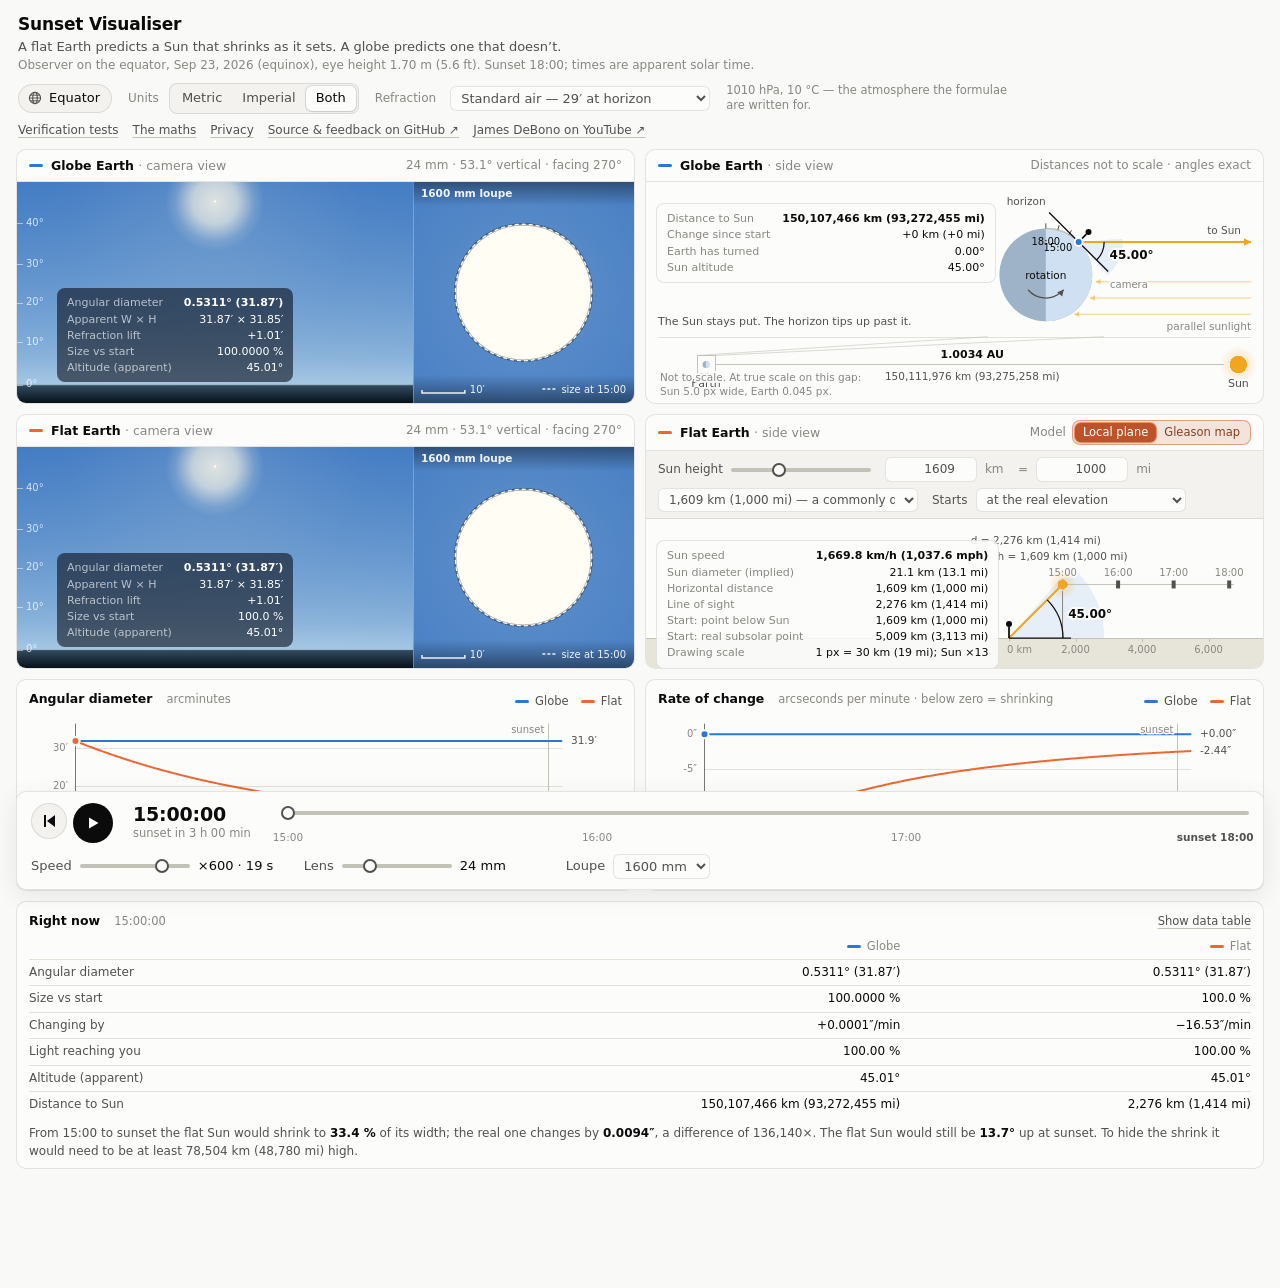
==== commit 38c8284b: "Enter the Sun's height in km or miles One box per unit instead of one box plus a read-only conversio" ====
--- a/index.html
+++ b/index.html
@@ -132,10 +132,14 @@
           Sun height
           <input type="range" id="height-slider" min="0" max="1000" step="1" aria-label="Sun height, logarithmic slider">
         </label>
-        <span class="field">
-          <input type="number" id="height-input" min="1" step="any" aria-label="Sun height value">
-          <span class="unit" id="height-unit">km</span>
-          <span class="unit alt" id="height-alt"></span>
+        <span class="field" id="height-km-field">
+          <input type="number" id="height-km" min="1" step="any" aria-label="Sun height in kilometres">
+          <span class="unit">km</span>
+        </span>
+        <span class="field" id="height-mi-field">
+          <span class="unit eq" id="height-eq" aria-hidden="true">=</span>
+          <input type="number" id="height-mi" min="1" step="any" aria-label="Sun height in miles">
+          <span class="unit">mi</span>
         </span>
         <label class="field">
           <select id="height-presets" aria-label="Height presets"></select>
--- a/css/style.css
+++ b/css/style.css
@@ -197,6 +197,25 @@
   white-space: nowrap;
 }
 .seg button:hover { color: var(--ink); }
+
+/* The path control picks which flat Earth is on screen, so it wears the flat
+   model's own colour. That is the same colour the flat Sun, its charts and its
+   readouts already use, so the tint is a statement about what the control
+   does, not a decorative highlight. */
+#path {
+  border-color: color-mix(in srgb, var(--flat) 45%, var(--hairline));
+  background: color-mix(in srgb, var(--flat) 10%, var(--surface-2));
+}
+#path button { color: color-mix(in srgb, var(--flat) 55%, var(--ink)); }  /* 6.2:1 light, 6.9:1 dark */
+#path button:hover { color: var(--flat); }
+#path button[aria-pressed="true"] {
+  /* 80% of the flat colour, not 100%: white on the full orange is 3.2:1 in the
+     light theme, under the 4.5:1 needed at this size. This reads as the same
+     colour and measures 4.8:1 light, 5.7:1 dark. */
+  background: color-mix(in srgb, var(--flat) 80%, #000);
+  color: #fff;
+  box-shadow: 0 0 0 1px color-mix(in srgb, var(--flat) 65%, transparent), 0 1px 2px rgba(0, 0, 0, 0.18);
+}
 .seg button[aria-pressed="true"] {
   background: var(--surface);
   color: var(--ink);
@@ -479,9 +498,8 @@
   color: var(--muted);
   min-width: 1.6em;
 }
-.field .unit.alt {
+.field .unit.eq {
   min-width: 0;
-  white-space: nowrap;
 }
 
 .field select {
